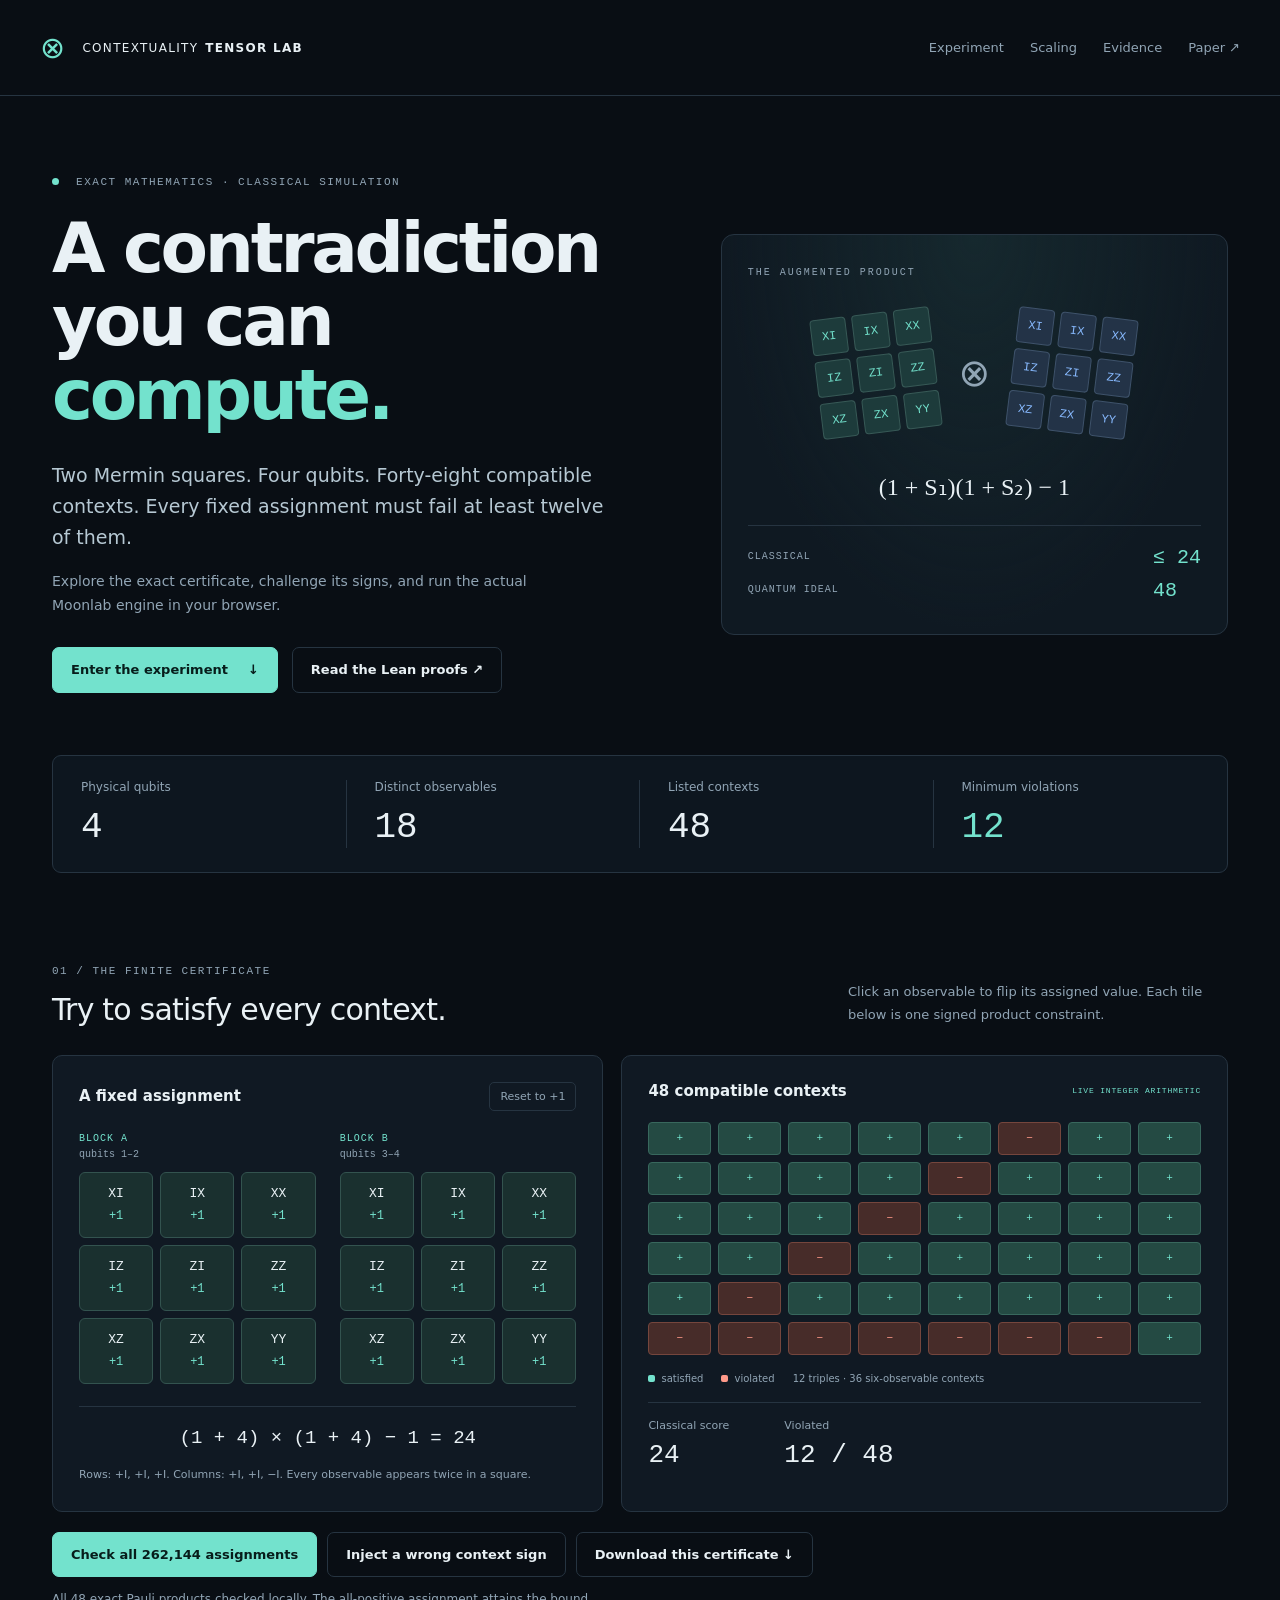
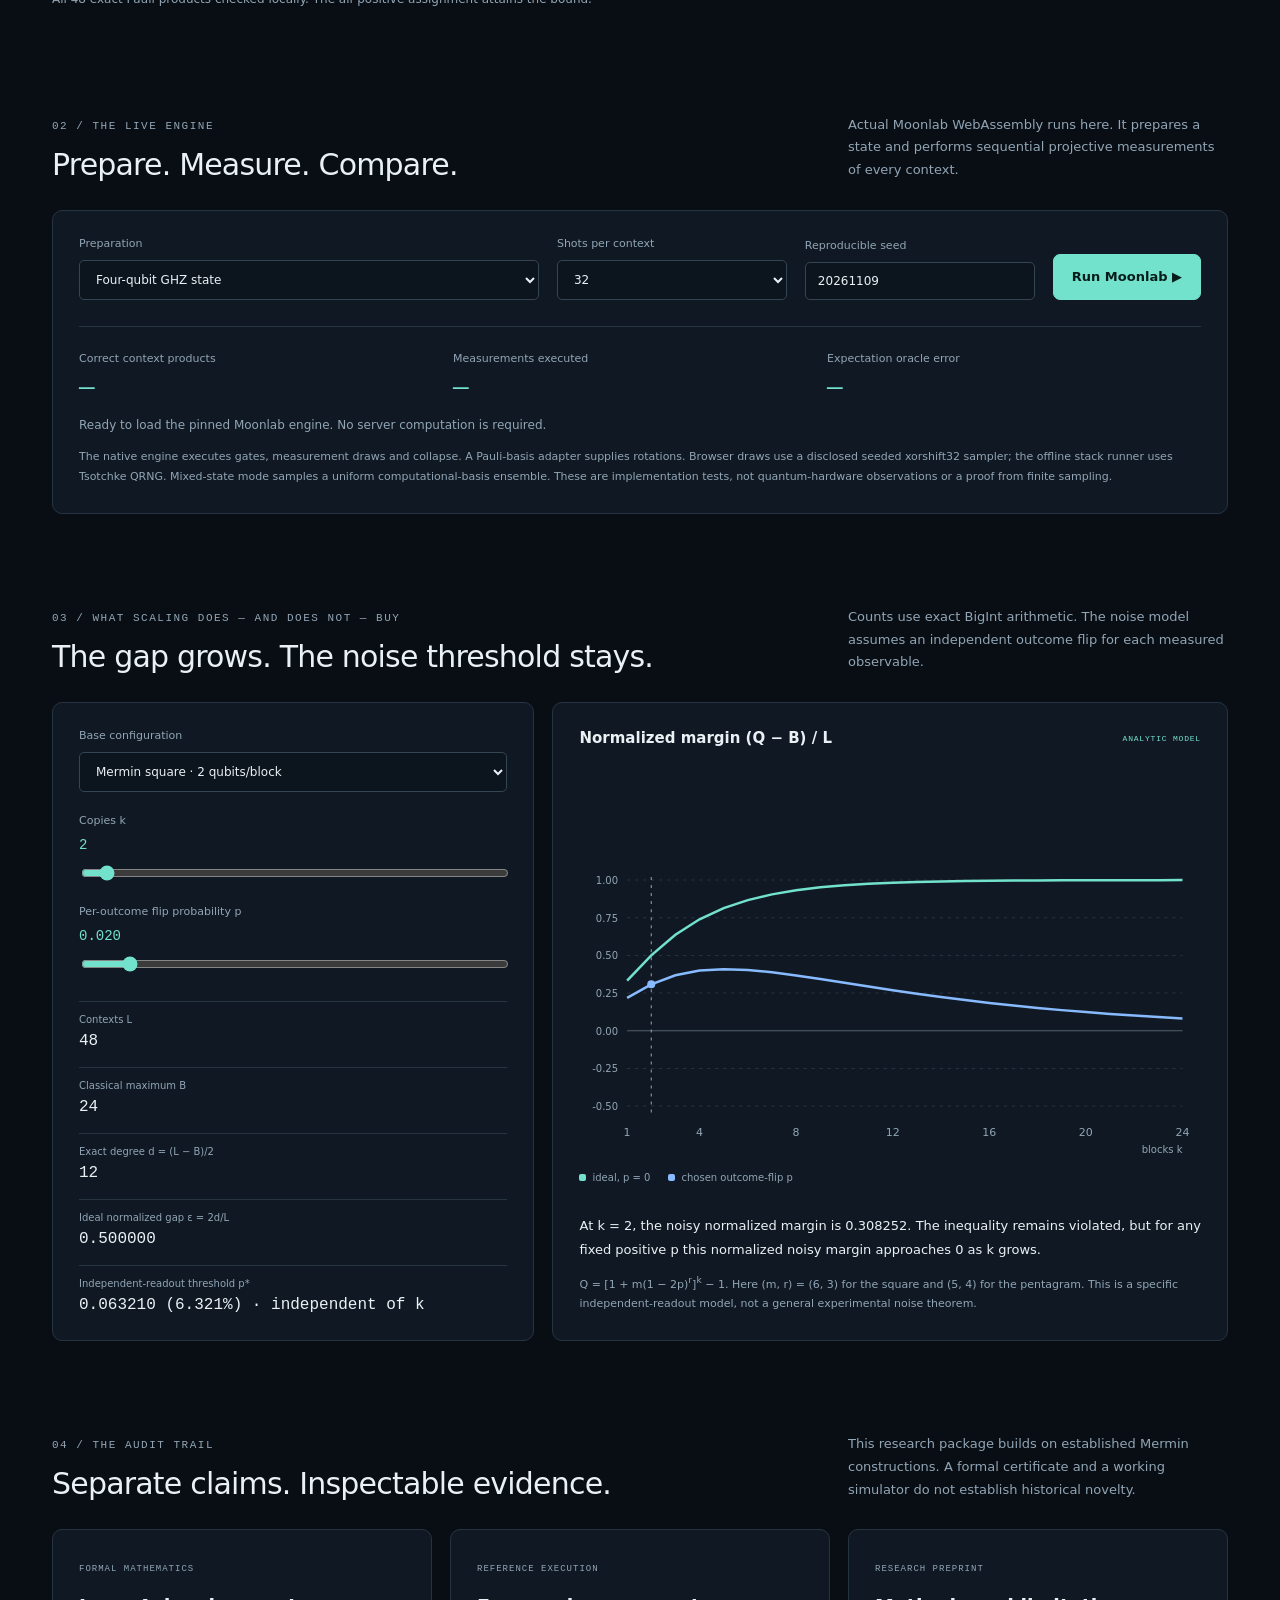
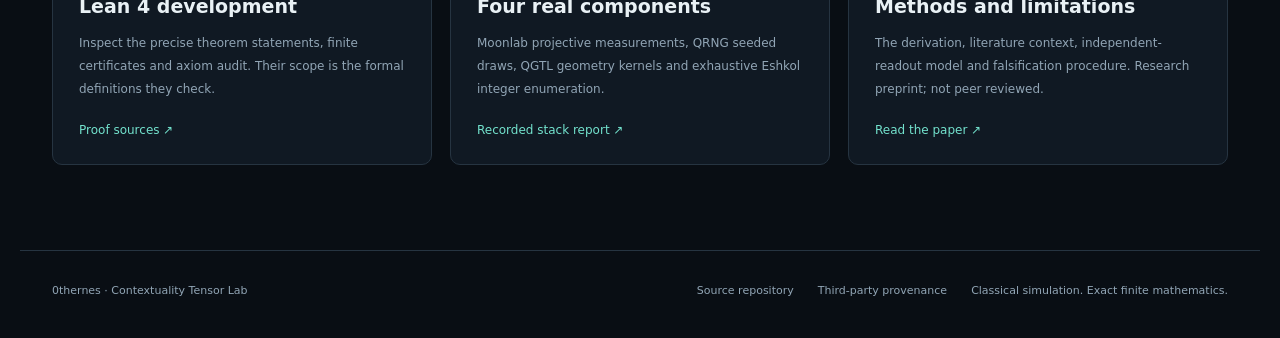
==== tracks/disjoint-mermin/web/index.html @ ddd6d6eb "v2.0.0: unify four Pauli contextuality labs into Lean 4.35.0 Gold Standard monorepo" ====
<!doctype html>
<html lang="en">
<head>
  <meta charset="utf-8"><meta name="viewport" content="width=device-width, initial-scale=1">
  <meta name="description" content="A live exact-arithmetic laboratory for signed contextuality tensor constructions, Lean 4 proof sources and native Moonlab simulation.">
  <title>Contextuality Tensor Lab — exact structure, live experiment</title>
  <link rel="stylesheet" href="style.css">
  <script defer src="vendor/moonlab/moonlab.js"></script>
  <script type="module" src="app.js"></script>
</head>
<body>
<header><a class="brand" href="./"><span class="brandmark">⊗</span> CONTEXTUALITY <strong>TENSOR LAB</strong></a><nav aria-label="Main"><a href="#experiment">Experiment</a><a href="#scaling">Scaling</a><a href="#evidence">Evidence</a><a href="paper/contextuality-tensor.pdf">Paper ↗</a></nav></header>
<main>
  <section class="hero" aria-labelledby="title"><div><p class="eyebrow"><span class="dot"></span> EXACT MATHEMATICS · CLASSICAL SIMULATION</p><h1 id="title">A contradiction<br>you can <em>compute.</em></h1><p class="lede">Two Mermin squares. Four qubits. Forty-eight compatible contexts. Every fixed assignment must fail at least twelve of them.</p><p class="hero-note">Explore the exact certificate, challenge its signs, and run the actual Moonlab engine in your browser.</p><div class="hero-actions"><a class="button primary" href="#experiment">Enter the experiment <span>↓</span></a><a class="button quiet" href="https://github.com/0thernes/contextuality-tensor-lab/tree/main/lean">Read the Lean proofs ↗</a></div></div><div class="tensor-art" aria-label="Two square incidence diagrams combine into 48 contexts"><div class="art-label">THE AUGMENTED PRODUCT</div><div class="squares-art"><div class="mini-square"><i>XI</i><i>IX</i><i>XX</i><i>IZ</i><i>ZI</i><i>ZZ</i><i>XZ</i><i>ZX</i><i>YY</i></div><span>⊗</span><div class="mini-square second"><i>XI</i><i>IX</i><i>XX</i><i>IZ</i><i>ZI</i><i>ZZ</i><i>XZ</i><i>ZX</i><i>YY</i></div></div><div class="art-equation">(1 + S₁)(1 + S₂) − 1</div><div class="art-bound"><span>CLASSICAL</span><strong>≤ 24</strong><span>QUANTUM IDEAL</span><strong>48</strong></div></div></section>
  <div class="metrics"><div><span>Physical qubits</span><strong>4</strong></div><div><span>Distinct observables</span><strong>18</strong></div><div><span>Listed contexts</span><strong>48</strong></div><div><span>Minimum violations</span><strong class="accent">12</strong></div></div>
  <section id="experiment" class="section"><div class="section-heading"><div><p class="eyebrow">01 / THE FINITE CERTIFICATE</p><h2>Try to satisfy every context.</h2></div><p>Click an observable to flip its assigned value. Each tile below is one signed product constraint.</p></div>
    <div class="workbench"><div class="panel assignments"><div class="panel-heading"><h3>A fixed assignment</h3><button id="reset" class="small">Reset to +1</button></div><div class="square-pair"><div><p class="square-label">BLOCK A <span>qubits 1–2</span></p><div id="squareA" class="assignment-grid"></div></div><div><p class="square-label">BLOCK B <span>qubits 3–4</span></p><div id="squareB" class="assignment-grid"></div></div></div><div class="score-equation" id="factorization"></div><p class="fine">Rows: +I, +I, +I. Columns: +I, +I, −I. Every observable appears twice in a square.</p></div>
    <div class="panel constraints"><div class="panel-heading"><h3>48 compatible contexts</h3><span class="live-label">LIVE INTEGER ARITHMETIC</span></div><div id="contextGrid" class="context-grid" aria-label="Signed context outcomes"></div><div class="legend"><span><i class="satisfied"></i> satisfied</span><span><i class="violated"></i> violated</span><span>12 triples · 36 six-observable contexts</span></div><div class="scoreline"><div><span>Classical score</span><strong id="score">24</strong></div><div><span>Violated</span><strong id="violations">12 / 48</strong></div></div></div></div>
    <div class="action-strip"><div><button id="enumerate" class="button primary">Check all 262,144 assignments</button><button id="mutate" class="button quiet">Inject a wrong context sign</button><button id="download" class="button quiet">Download this certificate ↓</button></div><p id="certificateStatus" role="status">All 48 exact Pauli products checked locally. The all-positive assignment attains the bound.</p><progress id="enumProgress" value="0" max="1" hidden aria-label="Enumeration progress"></progress></div>
  </section>
  <section id="simulation" class="section"><div class="section-heading"><div><p class="eyebrow">02 / THE LIVE ENGINE</p><h2>Prepare. Measure. Compare.</h2></div><p>Actual Moonlab WebAssembly runs here. It prepares a state and performs sequential projective measurements of every context.</p></div><div class="panel simulator"><div class="sim-controls"><label>Preparation<select id="preparation"><option value="ghz">Four-qubit GHZ state</option><option value="cross">Bell pairs across the two squares</option><option value="plus">Product |++++⟩</option><option value="complex">Complex entangled circuit</option><option value="mixed">Maximally mixed I/16 ensemble</option></select></label><label>Shots per context<select id="shots"><option value="8">8</option><option value="32" selected>32</option><option value="128">128</option></select></label><label>Reproducible seed<input id="simSeed" type="number" min="1" max="4294967295" value="20261109"></label><button id="runMoonlab" class="button primary">Run Moonlab ▶</button></div><div class="sim-results"><div><span>Correct context products</span><strong id="simAgreement">—</strong></div><div><span>Measurements executed</span><strong id="simMeasurements">—</strong></div><div><span>Expectation oracle error</span><strong id="simError">—</strong></div></div><p id="simStatus" role="status">Ready to load the pinned Moonlab engine. No server computation is required.</p><p class="fine">The native engine executes gates, measurement draws and collapse. A Pauli-basis adapter supplies rotations. Browser draws use a disclosed seeded xorshift32 sampler; the offline stack runner uses Tsotchke QRNG. Mixed-state mode samples a uniform computational-basis ensemble. These are implementation tests, not quantum-hardware observations or a proof from finite sampling.</p></div></section>
  <section id="scaling" class="section"><div class="section-heading"><div><p class="eyebrow">03 / WHAT SCALING DOES — AND DOES NOT — BUY</p><h2>The gap grows. The noise threshold stays.</h2></div><p>Counts use exact BigInt arithmetic. The noise model assumes an independent outcome flip for each measured observable.</p></div><div class="scaling-grid"><div class="panel"><div class="scaling-controls"><label>Base configuration<select id="family"><option value="square">Mermin square · 2 qubits/block</option><option value="pentagram">Mermin pentagram · 3 qubits/block</option></select></label><label>Copies k <output id="copiesLabel">2</output><input id="copies" type="range" min="1" max="24" value="2"></label><label>Per-outcome flip probability p <output id="noiseLabel">0.020</output><input id="noise" type="range" min="0" max="0.2" step="0.001" value="0.02"></label></div><dl class="exact-stats"><div><dt>Contexts L</dt><dd id="largeContexts"></dd></div><div><dt>Classical maximum B</dt><dd id="largeBound"></dd></div><div><dt>Exact degree d = (L − B)/2</dt><dd id="largeDegree"></dd></div><div><dt>Ideal normalized gap ε = 2d/L</dt><dd id="largeGap"></dd></div><div><dt>Independent-readout threshold p*</dt><dd id="noiseThreshold"></dd></div></dl></div><div class="panel plot-panel"><div class="panel-heading"><h3>Normalized margin (Q − B) / L</h3><span class="live-label">ANALYTIC MODEL</span></div><svg id="noisePlot" viewBox="0 0 620 300" role="img" aria-label="Ideal and noisy contextuality margin versus number of blocks"></svg><div class="legend"><span><i class="ideal"></i> ideal, p = 0</span><span><i class="noisy"></i> chosen outcome-flip p</span></div><p id="noiseExplanation"></p><p class="fine">Q = [1 + m(1 − 2p)<sup>r</sup>]<sup>k</sup> − 1. Here (m, r) = (6, 3) for the square and (5, 4) for the pentagram. This is a specific independent-readout model, not a general experimental noise theorem.</p></div></div></section>
  <section id="evidence" class="section"><div class="section-heading"><div><p class="eyebrow">04 / THE AUDIT TRAIL</p><h2>Separate claims. Inspectable evidence.</h2></div><p>This research package builds on established Mermin constructions. A formal certificate and a working simulator do not establish historical novelty.</p></div><div class="evidence-grid"><article class="panel"><span class="evidence-type">FORMAL MATHEMATICS</span><h3>Lean 4 development</h3><p>Inspect the precise theorem statements, finite certificates and axiom audit. Their scope is the formal definitions they check.</p><a href="https://github.com/0thernes/contextuality-tensor-lab/tree/main/lean">Proof sources ↗</a></article><article class="panel"><span class="evidence-type">REFERENCE EXECUTION</span><h3>Four real components</h3><p>Moonlab projective measurements, QRNG seeded draws, QGTL geometry kernels and exhaustive Eshkol integer enumeration.</p><a href="results/stack_report.json">Recorded stack report ↗</a></article><article class="panel"><span class="evidence-type">RESEARCH PREPRINT</span><h3>Methods and limitations</h3><p>The derivation, literature context, independent-readout model and falsification procedure. Research preprint; not peer reviewed.</p><a href="paper/contextuality-tensor.pdf">Read the paper ↗</a></article></div></section>
</main><footer><span>0thernes · Contextuality Tensor Lab</span><div><a href="https://github.com/0thernes/contextuality-tensor-lab">Source repository</a><a href="vendor/NOTICE.md">Third-party provenance</a><span>Classical simulation. Exact finite mathematics.</span></div></footer>
</body></html>
---- tracks/disjoint-mermin/web/style.css ----
:root{color-scheme:dark;--bg:#090e14;--panel:#101923;--panel2:#14212d;--border:#263441;--text:#e9f1f5;--muted:#91a5b5;--cyan:#73e2cd;--blue:#88baff;--red:#ff9989;--mono:ui-monospace,SFMono-Regular,Consolas,monospace;font-family:Inter,Segoe UI,system-ui,sans-serif;background:var(--bg);color:var(--text);font-synthesis:none;scroll-behavior:smooth}*{box-sizing:border-box}body{margin:0}a{color:var(--cyan);text-decoration:none}a:hover{text-decoration:underline}button,input,select{font:inherit}button,a,input,select{touch-action:manipulation}button:focus-visible,a:focus-visible,input:focus-visible,select:focus-visible{outline:3px solid var(--blue);outline-offset:4px}header{max-width:1320px;margin:auto;padding:30px 40px;display:flex;justify-content:space-between;align-items:center;border-bottom:1px solid var(--border)}.brand{display:flex;gap:7px;align-items:center;color:var(--text);font-size:12px;letter-spacing:1.3px;font-weight:400}.brandmark{font-size:30px;color:var(--cyan);margin-right:9px}nav{display:flex;gap:26px;font-size:13px}nav a{color:var(--muted)}main{max-width:1240px;padding:0 32px;margin:auto}.hero{padding:80px 0 62px;display:grid;grid-template-columns:1.2fr 1fr;gap:60px;align-items:center}.eyebrow{font:11px var(--mono);letter-spacing:1.5px;color:var(--muted);margin:0 0 24px}.dot{display:inline-block;width:7px;height:7px;border-radius:50%;background:var(--cyan);margin-right:9px}.hero h1{font-size:clamp(44px,5.4vw,72px);line-height:1.06;letter-spacing:-3.3px;font-weight:550;margin:0 0 28px}.hero h1 em{font-style:normal;color:var(--cyan)}.lede{font-size:19px;line-height:1.65;color:#b6c8d3;max-width:560px;margin:0 0 16px}.hero-note{font-size:14px;line-height:1.7;color:var(--muted);max-width:500px}.hero-actions{display:flex;gap:14px;flex-wrap:wrap;margin-top:30px}.button{border:1px solid var(--border);border-radius:7px;display:inline-flex;gap:20px;justify-content:center;align-items:center;padding:13px 18px;font-size:13px;cursor:pointer;line-height:1.35;font-weight:600;transition:background .16s}.button:hover{text-decoration:none;background:#213444}.button.primary{background:var(--cyan);color:#071d1b;border-color:var(--cyan)}.button.primary:hover{background:#a0f4e4}.button.quiet{background:transparent;color:var(--text)}button:disabled{opacity:.5;cursor:wait}.tensor-art{border:1px solid var(--border);padding:32px 26px;border-radius:13px;background:radial-gradient(ellipse at 50% 0%,#193034aa,transparent 70%),#0f1922}.art-label{font:10px var(--mono);letter-spacing:2px;color:var(--muted);margin-bottom:35px}.squares-art{display:flex;align-items:center;justify-content:center;gap:22px}.squares-art>span{font-size:38px;color:var(--muted);font-weight:200}.mini-square{display:grid;grid-template-columns:repeat(3,36px);gap:6px;transform:rotate(-7deg)}.mini-square.second{transform:rotate(7deg)}.mini-square i{font:12px var(--mono);color:var(--cyan);height:36px;display:grid;place-items:center;background:#1d3b3b;border:1px solid #375956;border-radius:4px}.mini-square.second i{color:var(--blue);background:#233347;border-color:#3e526a}.art-equation{font:24px Georgia,serif;text-align:center;margin:40px 0 24px}.art-bound{display:grid;grid-template-columns:1fr auto;gap:10px;padding-top:20px;border-top:1px solid var(--border)}.art-bound span{font:10px var(--mono);letter-spacing:1px;color:var(--muted);padding-top:5px}.art-bound strong{font:20px var(--mono);color:var(--cyan)}.metrics{display:grid;grid-template-columns:repeat(4,1fr);border:1px solid var(--border);border-radius:9px;padding:24px 0;background:#0d161f}.metrics>div{display:flex;flex-direction:column;gap:13px;padding:0 28px;border-right:1px solid var(--border)}.metrics>div:last-child{border:0}.metrics span{font-size:12px;color:var(--muted)}.metrics strong{font:36px var(--mono);font-weight:450}.accent{color:var(--cyan)}.section{padding-top:92px;scroll-margin-top:25px}.section-heading{display:flex;gap:50px;justify-content:space-between;align-items:end;margin-bottom:28px}.section-heading .eyebrow{margin-bottom:15px}.section-heading h2{font-size:30px;letter-spacing:-.8px;font-weight:500;margin:0}.section-heading>p{max-width:380px;font-size:13px;color:var(--muted);line-height:1.75;margin:0}.workbench{display:grid;grid-template-columns:1fr 1.1fr;gap:18px}.panel{background:var(--panel);border:1px solid var(--border);border-radius:10px;padding:26px}.panel-heading{display:flex;justify-content:space-between;align-items:center;gap:12px;margin-bottom:22px}.panel h3{font-size:15px;font-weight:600;margin:0}.small{background:transparent;color:var(--muted);border:1px solid var(--border);border-radius:5px;padding:7px 10px;font-size:11px;cursor:pointer}.square-pair{display:grid;grid-template-columns:1fr 1fr;gap:24px}.square-label{font:10px var(--mono);color:var(--cyan);margin:0 0 12px;letter-spacing:1px}.square-label span{display:block;color:var(--muted);letter-spacing:0;margin-top:5px;font-size:10px}.assignment-grid{display:grid;grid-template-columns:repeat(3,1fr);gap:7px}.observable{min-height:66px;border:1px solid #33534f;border-radius:6px;background:#1a302f;color:var(--text);cursor:pointer;transition:background .16s;display:flex;flex-direction:column;align-items:center;justify-content:center;gap:8px}.observable:hover{background:#274744}.observable .word{font:13px var(--mono)}.observable .sign{font:12px var(--mono);color:var(--cyan)}.observable.negative{background:#3a2828;border-color:#64403b}.observable.negative .sign{color:var(--red)}.score-equation{font:19px var(--mono);text-align:center;border-top:1px solid var(--border);padding-top:20px;margin:22px 0 16px}.fine{font-size:11px;color:var(--muted);line-height:1.8;margin-bottom:0}.live-label{font:8px var(--mono);letter-spacing:.8px;color:var(--cyan)}.context-grid{display:grid;grid-template-columns:repeat(8,1fr);gap:7px}.context-tile{height:33px;border-radius:4px;background:#244a43;color:var(--cyan);border:1px solid #38685d;display:grid;place-items:center;font:11px var(--mono);cursor:help}.context-tile.fail{color:var(--red);background:#472c29;border-color:#75463d}.legend{display:flex;gap:18px;flex-wrap:wrap;margin:18px 0;color:var(--muted);font-size:10px}.legend>span{display:flex;align-items:center;gap:6px}.legend i{display:inline-block;width:7px;height:7px;border-radius:2px}.satisfied,.ideal{background:var(--cyan)}.violated{background:var(--red)}.noisy{background:var(--blue)}.scoreline{display:flex;gap:55px;border-top:1px solid var(--border);padding-top:16px}.scoreline div,.sim-results div{display:flex;flex-direction:column;gap:8px}.scoreline span,.sim-results span{font-size:11px;color:var(--muted)}.scoreline strong{font:26px var(--mono)}.action-strip{margin-top:20px}.action-strip>div{display:flex;gap:10px;flex-wrap:wrap}.action-strip p{font-size:12px;line-height:1.7;color:var(--muted)}progress{width:100%;height:6px;accent-color:var(--cyan)}.sim-controls{display:grid;grid-template-columns:2fr 1fr 1fr auto;align-items:end;gap:18px}label{display:flex;flex-direction:column;font-size:11px;color:var(--muted);gap:10px}select,input[type=number]{background:#0c151e;border:1px solid #344653;border-radius:5px;color:var(--text);padding:11px 12px;width:100%;font-size:12px}input[type=range]{accent-color:var(--cyan);width:100%;cursor:pointer}.sim-results{display:grid;grid-template-columns:repeat(3,1fr);border-top:1px solid var(--border);margin-top:26px;padding-top:25px}.sim-results strong{font:26px var(--mono);color:var(--cyan)}#simStatus{font-size:12px;color:var(--muted);line-height:1.7}.scaling-grid{display:grid;grid-template-columns:1fr 1.4fr;gap:18px}.scaling-controls{display:grid;gap:22px}output{color:var(--cyan);font:14px var(--mono)}.exact-stats{display:grid;gap:17px;margin-top:27px;margin-bottom:0}.exact-stats>div{border-top:1px solid var(--border);padding-top:12px}.exact-stats dt{font-size:10px;color:var(--muted);margin-bottom:7px}.exact-stats dd{font:16px var(--mono);margin:0;overflow-wrap:anywhere}.plot-panel{display:flex;flex-direction:column}.plot-panel svg{width:100%;margin:auto 0 0;overflow:visible}#noiseExplanation{font-size:13px;line-height:1.8;margin-bottom:0}.evidence-grid{display:grid;grid-template-columns:repeat(3,1fr);gap:18px}.evidence-type{font:9px var(--mono);letter-spacing:1px;color:var(--muted)}.evidence-grid h3{font-size:19px;margin:20px 0 15px}.evidence-grid p{font-size:12px;color:var(--muted);line-height:1.9}.evidence-grid a{font-size:12px;display:inline-block;margin-top:10px}footer{max-width:1240px;margin:85px auto 0;padding:30px 32px;border-top:1px solid var(--border);display:flex;justify-content:space-between;gap:20px;font-size:11px;color:var(--muted);line-height:1.8}footer div{display:flex;gap:24px;flex-wrap:wrap}footer a{color:var(--muted)}.error{color:var(--red)!important}.success{color:var(--cyan)!important}@media(max-width:1000px){header{padding:22px 28px}.hero{gap:25px;padding-top:55px}.hero h1{font-size:56px}.tensor-art{padding:26px 18px}.squares-art{gap:12px}.mini-square{grid-template-columns:repeat(3,30px)}.mini-square i{height:30px}.workbench{grid-template-columns:1fr 1fr}.panel{padding:20px}.square-pair{gap:14px}.observable{min-height:59px}.sim-controls{grid-template-columns:2fr 1fr 1fr}.sim-controls .button{grid-column:1/-1}.scaling-grid{grid-template-columns:1fr 1.1fr}.section-heading>p{max-width:300px}}@media(max-width:760px){header{padding:18px 20px;flex-wrap:wrap;gap:20px}.brand{font-size:10px}nav{gap:20px;font-size:12px}main{padding:0 20px}.hero{grid-template-columns:1fr;padding:45px 0 35px;gap:35px}.hero h1{font-size:53px;letter-spacing:-2px}.lede{font-size:17px}.tensor-art{max-width:500px;width:100%}.mini-square{grid-template-columns:repeat(3,36px)}.mini-square i{height:36px}.squares-art{gap:16px}.metrics{grid-template-columns:repeat(2,1fr);gap:25px 0}.metrics>div{padding:0 20px}.metrics>div:nth-child(2){border:0}.metrics strong{font-size:30px}.section{padding-top:60px}.section-heading{display:block}.section-heading h2{font-size:27px}.section-heading>p{max-width:none;margin-top:17px}.workbench,.scaling-grid,.evidence-grid{grid-template-columns:1fr}.assignment-grid{gap:9px}.observable{min-height:67px}.panel{padding:22px}.action-strip .button{width:100%}.sim-controls{grid-template-columns:1fr 1fr}.sim-controls label:first-child{grid-column:1/-1}.sim-results{gap:15px}.sim-results strong{font-size:20px}.sim-results span{font-size:10px}.context-grid{gap:8px}.plot-panel svg{margin:10px 0}.evidence-grid{gap:12px}footer{margin-top:60px;padding:25px 20px;display:block}footer div{margin-top:15px;gap:14px}.fine{font-size:11px}.live-label{font-size:7px}}@media(prefers-reduced-motion:reduce){:root{scroll-behavior:auto}*{transition:none!important}}
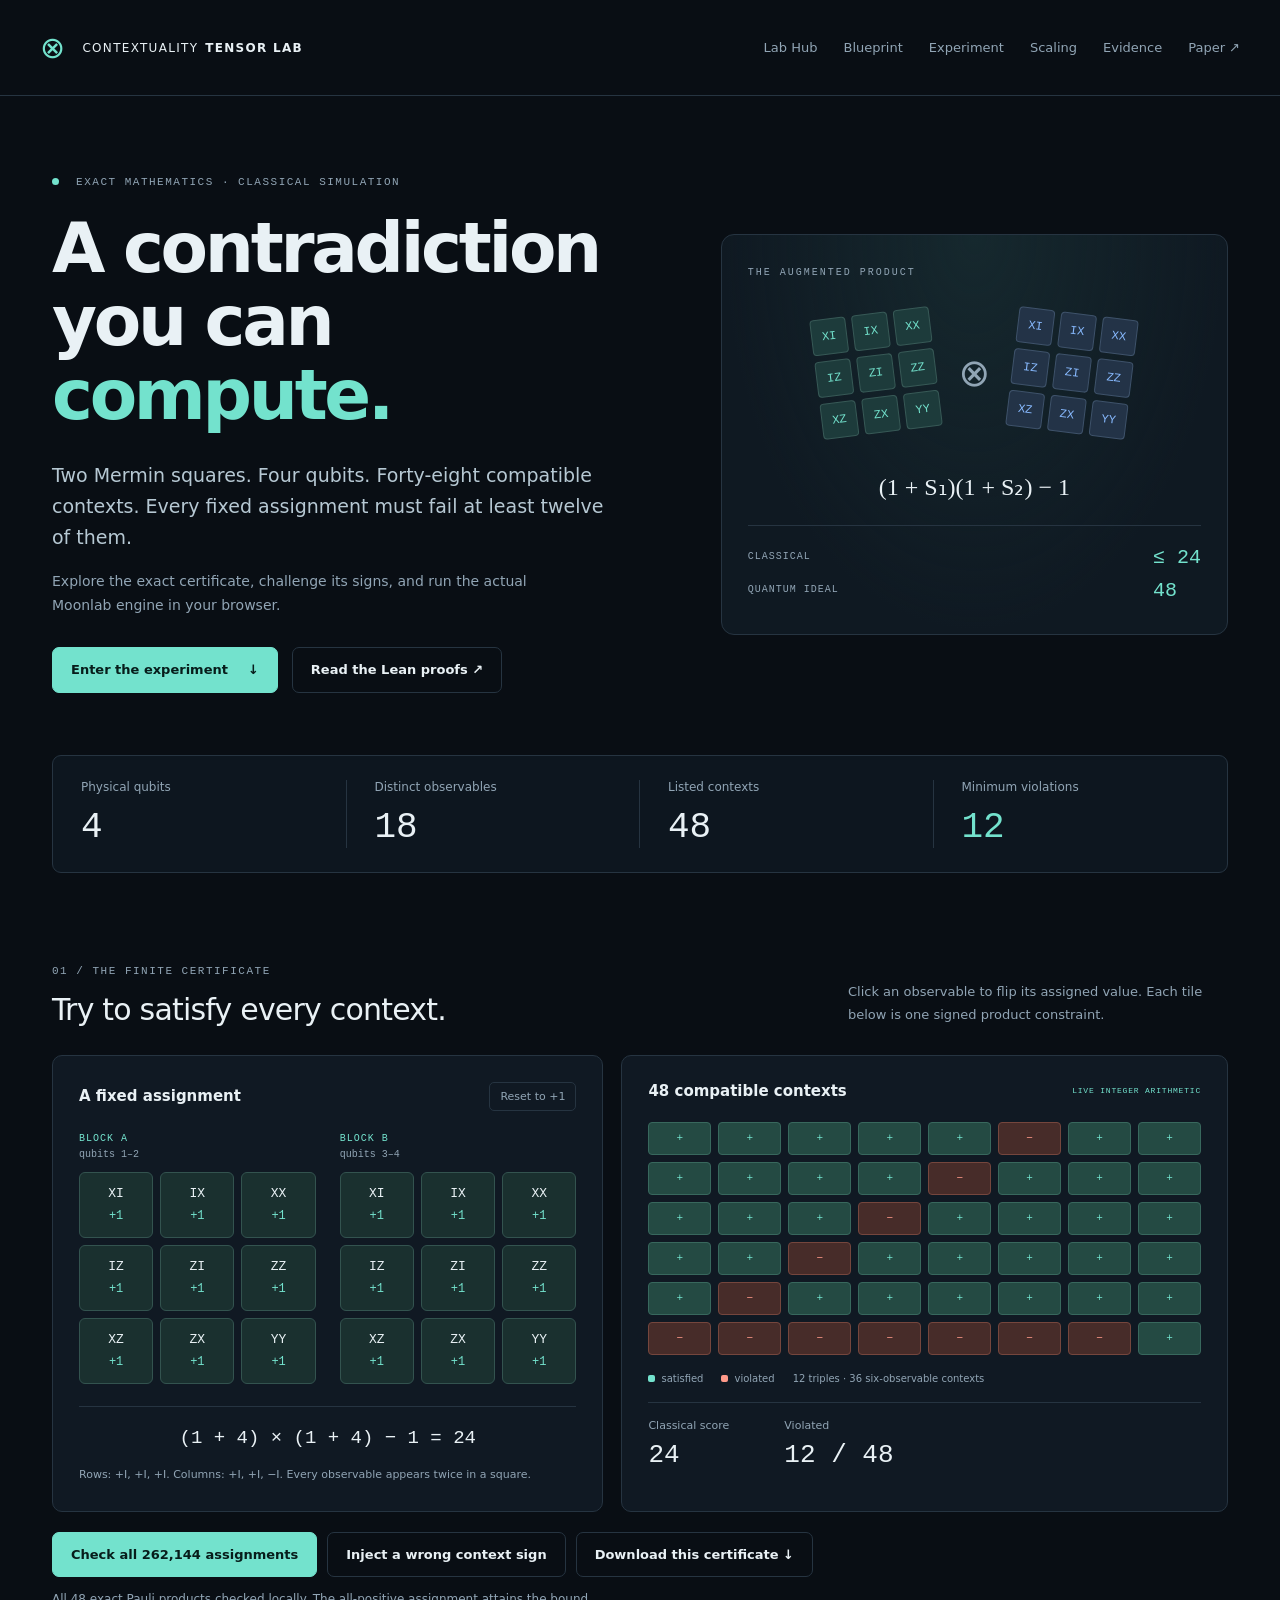
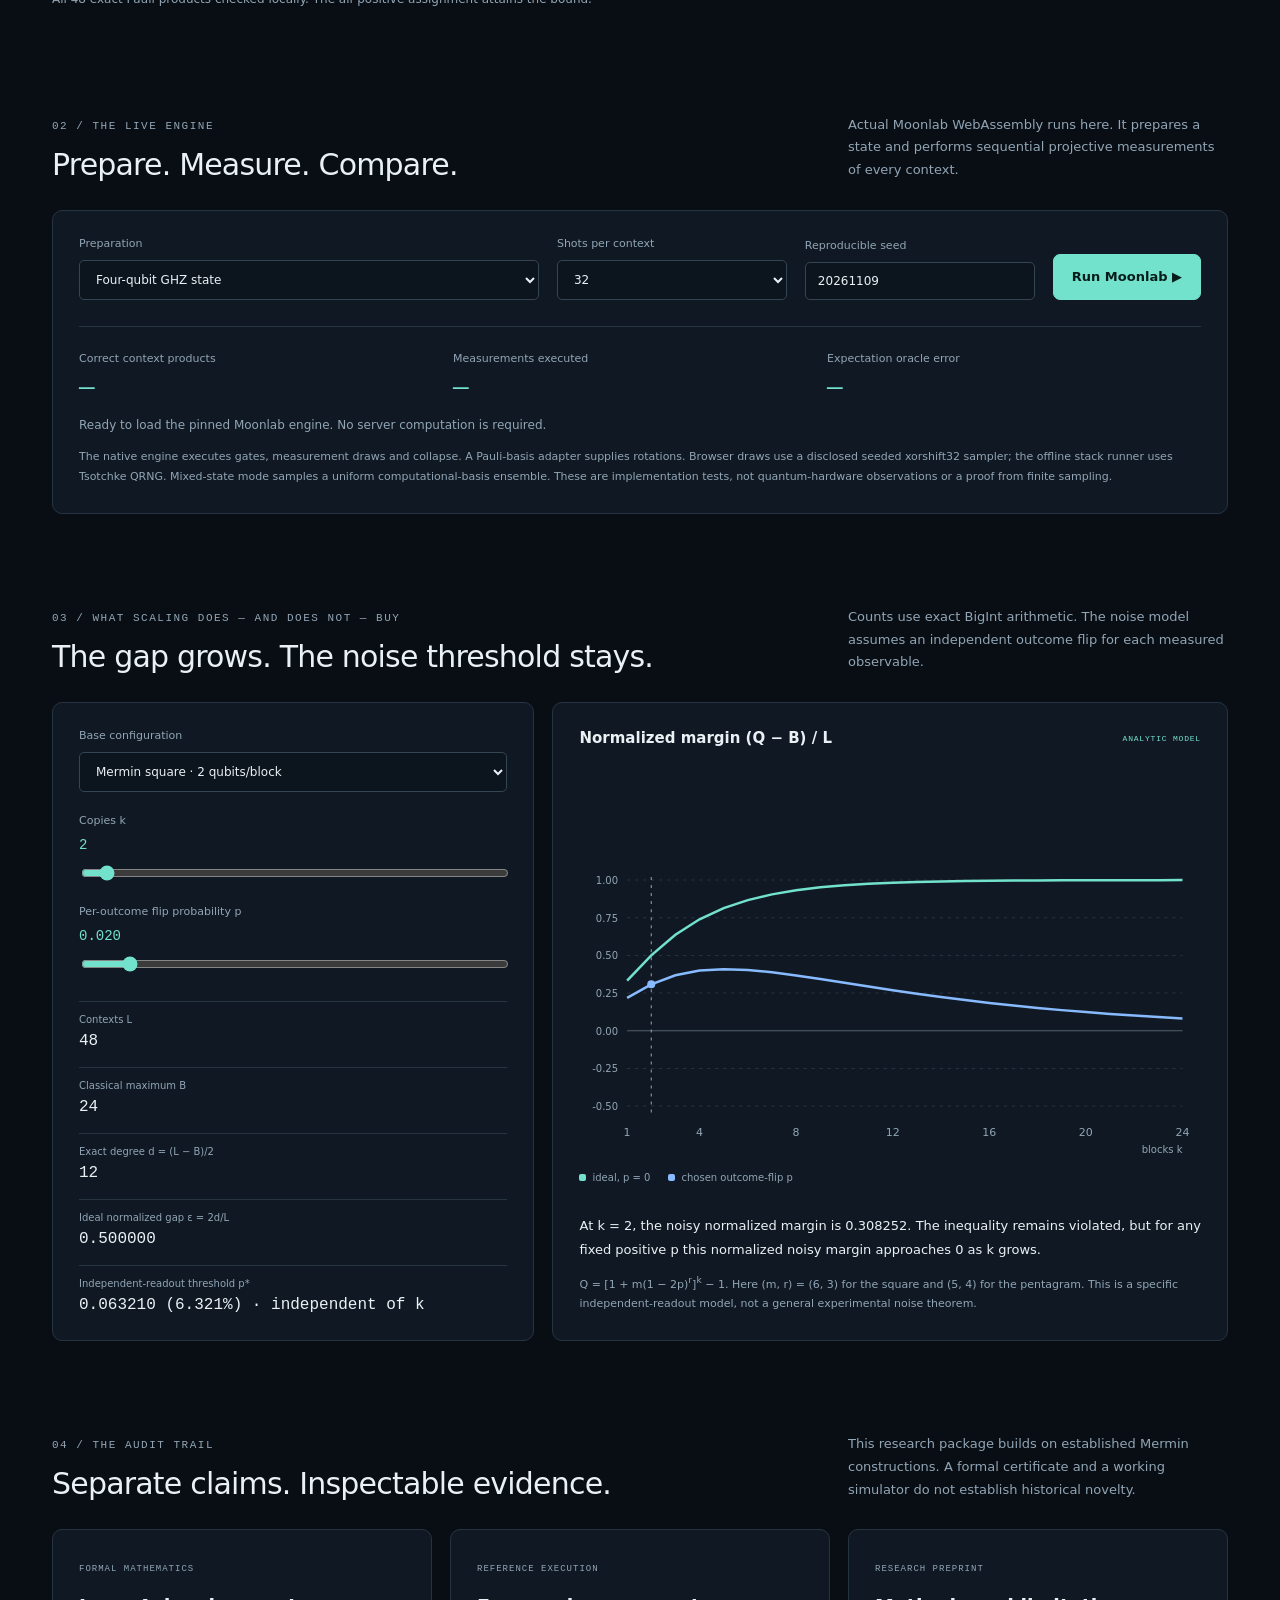
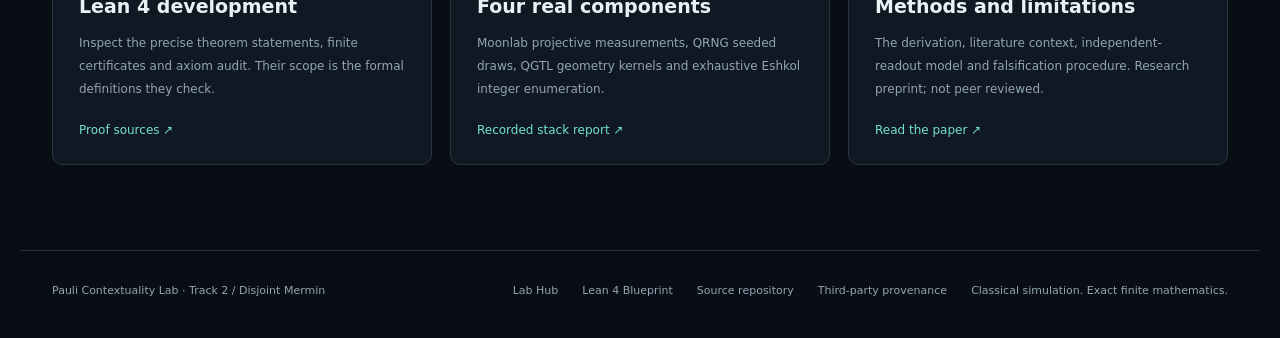
==== commit 5e2fbd7a: "chore(release): v2.5.0 Pass 6 TOC hardening (0-warning C11, manuscript path sync, interactive explor" ====
--- a/tracks/disjoint-mermin/web/index.html
+++ b/tracks/disjoint-mermin/web/index.html
@@ -9,9 +9,9 @@
   <script type="module" src="app.js"></script>
 </head>
 <body>
-<header><a class="brand" href="./"><span class="brandmark">⊗</span> CONTEXTUALITY <strong>TENSOR LAB</strong></a><nav aria-label="Main"><a href="#experiment">Experiment</a><a href="#scaling">Scaling</a><a href="#evidence">Evidence</a><a href="paper/contextuality-tensor.pdf">Paper ↗</a></nav></header>
+<header><a class="brand" href="../"><span class="brandmark">⊗</span> CONTEXTUALITY <strong>TENSOR LAB</strong></a><nav aria-label="Main"><a href="../">Lab Hub</a><a href="../blueprint/">Blueprint</a><a href="#experiment">Experiment</a><a href="#scaling">Scaling</a><a href="#evidence">Evidence</a><a href="../papers/disjoint-mermin/contextuality-tensor.pdf">Paper ↗</a></nav></header>
 <main>
-  <section class="hero" aria-labelledby="title"><div><p class="eyebrow"><span class="dot"></span> EXACT MATHEMATICS · CLASSICAL SIMULATION</p><h1 id="title">A contradiction<br>you can <em>compute.</em></h1><p class="lede">Two Mermin squares. Four qubits. Forty-eight compatible contexts. Every fixed assignment must fail at least twelve of them.</p><p class="hero-note">Explore the exact certificate, challenge its signs, and run the actual Moonlab engine in your browser.</p><div class="hero-actions"><a class="button primary" href="#experiment">Enter the experiment <span>↓</span></a><a class="button quiet" href="https://github.com/0thernes/contextuality-tensor-lab/tree/main/lean">Read the Lean proofs ↗</a></div></div><div class="tensor-art" aria-label="Two square incidence diagrams combine into 48 contexts"><div class="art-label">THE AUGMENTED PRODUCT</div><div class="squares-art"><div class="mini-square"><i>XI</i><i>IX</i><i>XX</i><i>IZ</i><i>ZI</i><i>ZZ</i><i>XZ</i><i>ZX</i><i>YY</i></div><span>⊗</span><div class="mini-square second"><i>XI</i><i>IX</i><i>XX</i><i>IZ</i><i>ZI</i><i>ZZ</i><i>XZ</i><i>ZX</i><i>YY</i></div></div><div class="art-equation">(1 + S₁)(1 + S₂) − 1</div><div class="art-bound"><span>CLASSICAL</span><strong>≤ 24</strong><span>QUANTUM IDEAL</span><strong>48</strong></div></div></section>
+  <section class="hero" aria-labelledby="title"><div><p class="eyebrow"><span class="dot"></span> EXACT MATHEMATICS · CLASSICAL SIMULATION</p><h1 id="title">A contradiction<br>you can <em>compute.</em></h1><p class="lede">Two Mermin squares. Four qubits. Forty-eight compatible contexts. Every fixed assignment must fail at least twelve of them.</p><p class="hero-note">Explore the exact certificate, challenge its signs, and run the actual Moonlab engine in your browser.</p><div class="hero-actions"><a class="button primary" href="#experiment">Enter the experiment <span>↓</span></a><a class="button quiet" href="https://github.com/0thernes/pauli-contextuality-lab/tree/main/lean/ContextualityTensor">Read the Lean proofs ↗</a></div></div><div class="tensor-art" aria-label="Two square incidence diagrams combine into 48 contexts"><div class="art-label">THE AUGMENTED PRODUCT</div><div class="squares-art"><div class="mini-square"><i>XI</i><i>IX</i><i>XX</i><i>IZ</i><i>ZI</i><i>ZZ</i><i>XZ</i><i>ZX</i><i>YY</i></div><span>⊗</span><div class="mini-square second"><i>XI</i><i>IX</i><i>XX</i><i>IZ</i><i>ZI</i><i>ZZ</i><i>XZ</i><i>ZX</i><i>YY</i></div></div><div class="art-equation">(1 + S₁)(1 + S₂) − 1</div><div class="art-bound"><span>CLASSICAL</span><strong>≤ 24</strong><span>QUANTUM IDEAL</span><strong>48</strong></div></div></section>
   <div class="metrics"><div><span>Physical qubits</span><strong>4</strong></div><div><span>Distinct observables</span><strong>18</strong></div><div><span>Listed contexts</span><strong>48</strong></div><div><span>Minimum violations</span><strong class="accent">12</strong></div></div>
   <section id="experiment" class="section"><div class="section-heading"><div><p class="eyebrow">01 / THE FINITE CERTIFICATE</p><h2>Try to satisfy every context.</h2></div><p>Click an observable to flip its assigned value. Each tile below is one signed product constraint.</p></div>
     <div class="workbench"><div class="panel assignments"><div class="panel-heading"><h3>A fixed assignment</h3><button id="reset" class="small">Reset to +1</button></div><div class="square-pair"><div><p class="square-label">BLOCK A <span>qubits 1–2</span></p><div id="squareA" class="assignment-grid"></div></div><div><p class="square-label">BLOCK B <span>qubits 3–4</span></p><div id="squareB" class="assignment-grid"></div></div></div><div class="score-equation" id="factorization"></div><p class="fine">Rows: +I, +I, +I. Columns: +I, +I, −I. Every observable appears twice in a square.</p></div>
@@ -20,6 +20,6 @@
   </section>
   <section id="simulation" class="section"><div class="section-heading"><div><p class="eyebrow">02 / THE LIVE ENGINE</p><h2>Prepare. Measure. Compare.</h2></div><p>Actual Moonlab WebAssembly runs here. It prepares a state and performs sequential projective measurements of every context.</p></div><div class="panel simulator"><div class="sim-controls"><label>Preparation<select id="preparation"><option value="ghz">Four-qubit GHZ state</option><option value="cross">Bell pairs across the two squares</option><option value="plus">Product |++++⟩</option><option value="complex">Complex entangled circuit</option><option value="mixed">Maximally mixed I/16 ensemble</option></select></label><label>Shots per context<select id="shots"><option value="8">8</option><option value="32" selected>32</option><option value="128">128</option></select></label><label>Reproducible seed<input id="simSeed" type="number" min="1" max="4294967295" value="20261109"></label><button id="runMoonlab" class="button primary">Run Moonlab ▶</button></div><div class="sim-results"><div><span>Correct context products</span><strong id="simAgreement">—</strong></div><div><span>Measurements executed</span><strong id="simMeasurements">—</strong></div><div><span>Expectation oracle error</span><strong id="simError">—</strong></div></div><p id="simStatus" role="status">Ready to load the pinned Moonlab engine. No server computation is required.</p><p class="fine">The native engine executes gates, measurement draws and collapse. A Pauli-basis adapter supplies rotations. Browser draws use a disclosed seeded xorshift32 sampler; the offline stack runner uses Tsotchke QRNG. Mixed-state mode samples a uniform computational-basis ensemble. These are implementation tests, not quantum-hardware observations or a proof from finite sampling.</p></div></section>
   <section id="scaling" class="section"><div class="section-heading"><div><p class="eyebrow">03 / WHAT SCALING DOES — AND DOES NOT — BUY</p><h2>The gap grows. The noise threshold stays.</h2></div><p>Counts use exact BigInt arithmetic. The noise model assumes an independent outcome flip for each measured observable.</p></div><div class="scaling-grid"><div class="panel"><div class="scaling-controls"><label>Base configuration<select id="family"><option value="square">Mermin square · 2 qubits/block</option><option value="pentagram">Mermin pentagram · 3 qubits/block</option></select></label><label>Copies k <output id="copiesLabel">2</output><input id="copies" type="range" min="1" max="24" value="2"></label><label>Per-outcome flip probability p <output id="noiseLabel">0.020</output><input id="noise" type="range" min="0" max="0.2" step="0.001" value="0.02"></label></div><dl class="exact-stats"><div><dt>Contexts L</dt><dd id="largeContexts"></dd></div><div><dt>Classical maximum B</dt><dd id="largeBound"></dd></div><div><dt>Exact degree d = (L − B)/2</dt><dd id="largeDegree"></dd></div><div><dt>Ideal normalized gap ε = 2d/L</dt><dd id="largeGap"></dd></div><div><dt>Independent-readout threshold p*</dt><dd id="noiseThreshold"></dd></div></dl></div><div class="panel plot-panel"><div class="panel-heading"><h3>Normalized margin (Q − B) / L</h3><span class="live-label">ANALYTIC MODEL</span></div><svg id="noisePlot" viewBox="0 0 620 300" role="img" aria-label="Ideal and noisy contextuality margin versus number of blocks"></svg><div class="legend"><span><i class="ideal"></i> ideal, p = 0</span><span><i class="noisy"></i> chosen outcome-flip p</span></div><p id="noiseExplanation"></p><p class="fine">Q = [1 + m(1 − 2p)<sup>r</sup>]<sup>k</sup> − 1. Here (m, r) = (6, 3) for the square and (5, 4) for the pentagram. This is a specific independent-readout model, not a general experimental noise theorem.</p></div></div></section>
-  <section id="evidence" class="section"><div class="section-heading"><div><p class="eyebrow">04 / THE AUDIT TRAIL</p><h2>Separate claims. Inspectable evidence.</h2></div><p>This research package builds on established Mermin constructions. A formal certificate and a working simulator do not establish historical novelty.</p></div><div class="evidence-grid"><article class="panel"><span class="evidence-type">FORMAL MATHEMATICS</span><h3>Lean 4 development</h3><p>Inspect the precise theorem statements, finite certificates and axiom audit. Their scope is the formal definitions they check.</p><a href="https://github.com/0thernes/contextuality-tensor-lab/tree/main/lean">Proof sources ↗</a></article><article class="panel"><span class="evidence-type">REFERENCE EXECUTION</span><h3>Four real components</h3><p>Moonlab projective measurements, QRNG seeded draws, QGTL geometry kernels and exhaustive Eshkol integer enumeration.</p><a href="results/stack_report.json">Recorded stack report ↗</a></article><article class="panel"><span class="evidence-type">RESEARCH PREPRINT</span><h3>Methods and limitations</h3><p>The derivation, literature context, independent-readout model and falsification procedure. Research preprint; not peer reviewed.</p><a href="paper/contextuality-tensor.pdf">Read the paper ↗</a></article></div></section>
-</main><footer><span>0thernes · Contextuality Tensor Lab</span><div><a href="https://github.com/0thernes/contextuality-tensor-lab">Source repository</a><a href="vendor/NOTICE.md">Third-party provenance</a><span>Classical simulation. Exact finite mathematics.</span></div></footer>
+  <section id="evidence" class="section"><div class="section-heading"><div><p class="eyebrow">04 / THE AUDIT TRAIL</p><h2>Separate claims. Inspectable evidence.</h2></div><p>This research package builds on established Mermin constructions. A formal certificate and a working simulator do not establish historical novelty.</p></div><div class="evidence-grid"><article class="panel"><span class="evidence-type">FORMAL MATHEMATICS</span><h3>Lean 4 development</h3><p>Inspect the precise theorem statements, finite certificates and axiom audit. Their scope is the formal definitions they check.</p><a href="https://github.com/0thernes/pauli-contextuality-lab/tree/main/lean/ContextualityTensor">Proof sources ↗</a></article><article class="panel"><span class="evidence-type">REFERENCE EXECUTION</span><h3>Four real components</h3><p>Moonlab projective measurements, QRNG seeded draws, QGTL geometry kernels and exhaustive Eshkol integer enumeration.</p><a href="results/stack_report.json">Recorded stack report ↗</a></article><article class="panel"><span class="evidence-type">RESEARCH PREPRINT</span><h3>Methods and limitations</h3><p>The derivation, literature context, independent-readout model and falsification procedure. Research preprint; not peer reviewed.</p><a href="../papers/disjoint-mermin/contextuality-tensor.pdf">Read the paper ↗</a></article></div></section>
+</main><footer><span>Pauli Contextuality Lab · Track 2 / Disjoint Mermin</span><div><a href="../">Lab Hub</a><a href="../blueprint/">Lean 4 Blueprint</a><a href="https://github.com/0thernes/pauli-contextuality-lab">Source repository</a><a href="vendor/NOTICE.md">Third-party provenance</a><span>Classical simulation. Exact finite mathematics.</span></div></footer>
 </body></html>
